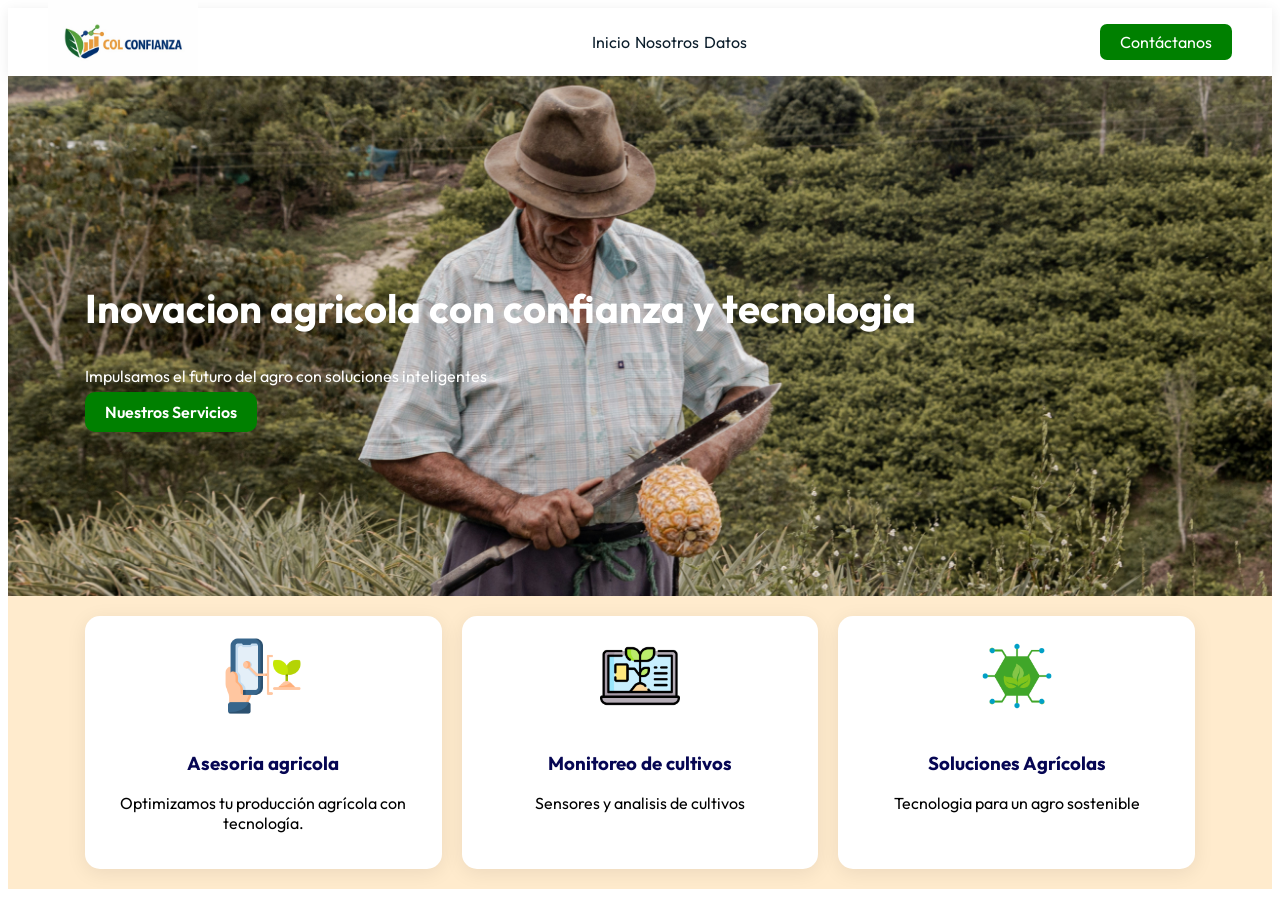
==== index.html @ ddc206da "Fix: Cambiar Index.html a minuscula para compatibilidad con Vercel" ====
<head>
    <meta charset="UTF-8">
    <meta name="viewport" content="width=device-width, initial-scale=1.0">
    <title>ColConfianza</title>
    <link rel="stylesheet" href="style.css">
    <link href="https://fonts.googleapis.com/css2?family=Outfit:wght@400;600;700&display=swap" rel="stylesheet">
    
    
</head>
<body>
        <nav>
           <a href="index.html" class="logo">
            <img src="img/logoCol.jpeg" alt="ColConfianza">
           </a>

            <ul>
                 <li><a href="index.html">Inicio</a></li>
                <li><a href="about.html">Nosotros</a></li>
                <li><a href="dashboard.html">Datos</a></li>
            </ul>
               
              
        
        <a class="btn-cta" href="contact.html">Contáctanos</a>
        </nav>

        <section class="hero">
            <div class="hero-content">
            <h1>Inovacion agricola con confianza y tecnologia </h1>
            <p> Impulsamos el futuro del agro con soluciones inteligentes</p>
            <a class="btn-ns" href="services.html">Nuestros Servicios</a>
            </div>
            <div class="hero-image">
                <img src="img/heroimg.jpg" alt="Agricultura inteligente">
            </div>

        </section>
        
        </div>
        <section class="servicios">
            <div class="servicios-content">
            <div class="servicios-card">
               <img src="img/asesoria.png" alt="Asesoría agrícola">
                <h3> Asesoria agricola</h3>
                <p> Optimizamos tu producción agrícola con tecnología.</p>
            </div>
         
            <div class="servicios-card">
                <img src="img/monitor.png" alt="Monitoreo de cultivos">
                <h3> Monitoreo de cultivos</h3>
                <p> Sensores y analisis de cultivos</p>
                
            </div>
            <div class="servicios-card">
                <img src="img/icono1.png"alt="Soluciones agrícolas">
            <h3>Soluciones Agrícolas</h3>
            <p>Tecnologia para un agro sostenible </p>
            </div>

            </div>


            
           
        </section>
        <script>
            fetch ("http://127.0.0.1:8000/produccion")
            .then(res=> res.json())
            .then(data =>{
                console.log("Datos cargados:", data.length, "registros");
            })
        </script>

    </body>
---- style.css ----
nav{
display: flex;
align-items: center;
justify-content: space-between;
padding: 0 40px;
height: 68px;
background-color: white;
}
ul{
display: flex;
list-style: none;
gap: 5px;
}
ul li a{
    text-decoration: none;
    color:#0d1f2d;
}
.logo{
    
display: flex;
align-items: center;
}
.logo img{
    width: 150px;
    height: auto;

}
.btn-cta{

    background-color: green;
    color: white;
    border-radius: 7px;
    padding: 8px 20px;
    text-decoration: none;
}
nav{
box-shadow: 0 2px 12px rgba(0, 0, 0, 0.08);
}
.hero{
position: relative;
min-height: 520px;
display: flex;
align-items: center;
padding: 0 6vw;
overflow: hidden;

}
.hero-content{
    position: relative;
z-index: 1;
}
.hero h1{
font-size: 2.5rem;
color: white;
}
.hero p{
color: white;
}
.hero-image{
position: absolute;
inset: 0;
z-index: 0;

}

.hero-image img{
width: 100%;
height: 100%;
border-radius: 0px;
object-fit: cover;
}
.btn-ns{
background-color: green;
color: white;
padding: 10px 20px;
border-radius: 10px;
text-decoration: none;
font-weight: 600;
}
body{
font-family: 'Outfit', sans-serif;
}
.hero::before{
    content: '';
    position: absolute;
    inset: 0;
    background: linear-gradient(180deg, rgba(0, 0, 0, 0.6) 0%, rgba(0, 0, 0, 1) 100%);
    z-index: 0;
}
.servicios{
  
    background-color:blanchedalmond ;

    padding: 20px 6vw;
}
.servicios-content{
    display: flex;
    gap: 20px;
    flex-direction: row;
    align-items: stretch;

}
.servicios-card{
background-color: white;
border-radius: 15px;
padding: 20px;
 text-align: center;
 box-shadow: 0 4px 20px rgba(0,0,0,0.08);
  flex: 1;


}
.servicios-content h3{

    color: rgb(6, 6, 83);
}
.servicios-card img{
    width: 80px;
    height: 80px;
    object-fit: contain;
    margin-bottom: 1rem;


}
.dashboard {
    padding: 40px 6vw;
}

.dashboard h2 {
    color: #0d1f2d;
    font-size: 1.8rem;
    margin-bottom: 20px;
}

#selector-municipio {
    padding: 10px 16px;
    border-radius: 8px;
    border: 1px solid #ccc;
    font-family: 'Outfit', sans-serif;
    font-size: 1rem;
    margin-bottom: 24px;
    cursor: pointer;
}

#resultados table {
    width: 100%;
    border-collapse: collapse;
}

#resultados th {
    background-color: green;
    color: white;
    padding: 12px 16px;
    text-align: left;
}

#resultados td {
    padding: 10px 16px;
    border-bottom: 1px solid #eee;
}

#resultados tr:hover {
    background-color: #f5f5f5;
}
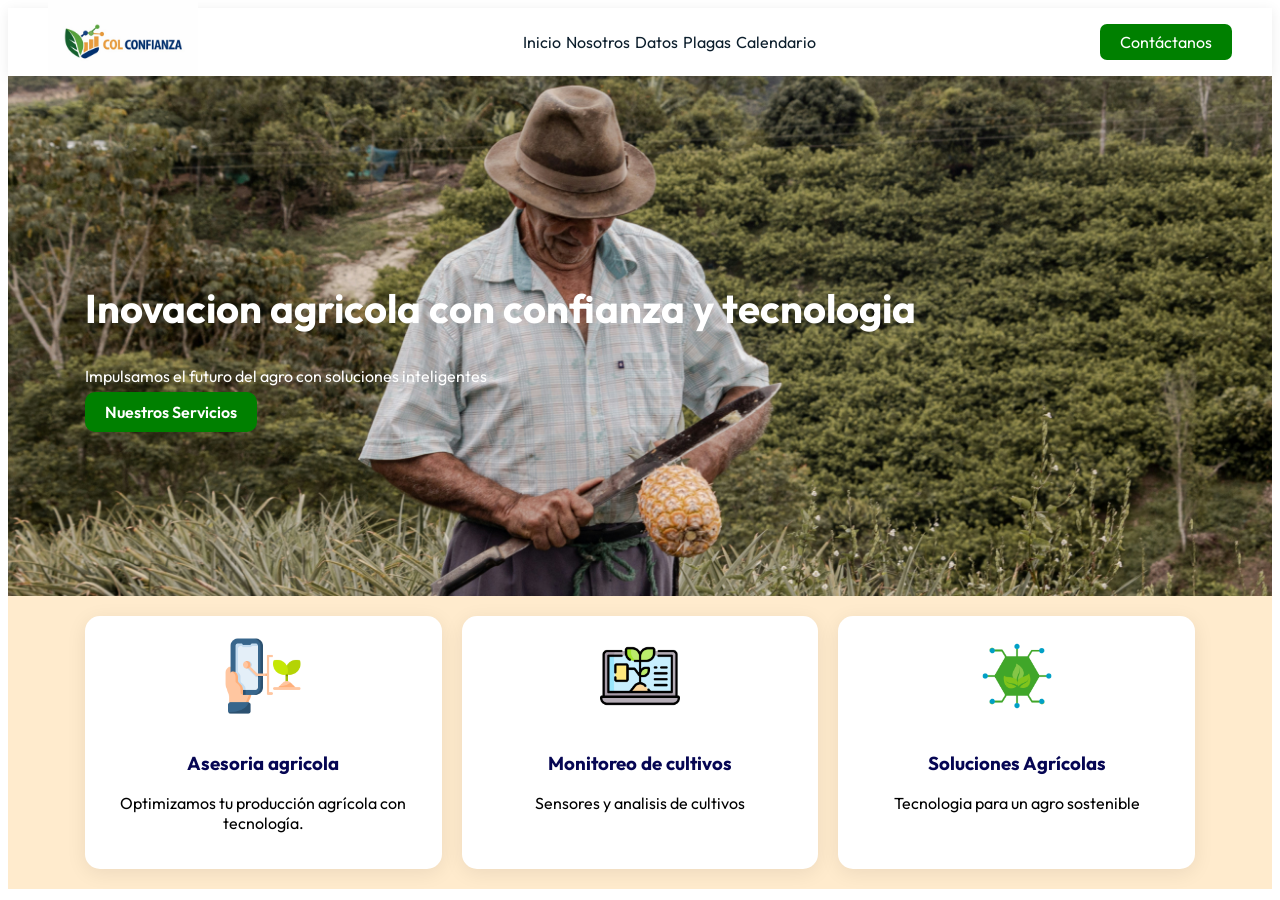
==== commit 860d8486: "Se agrego calendario, plagas nuevos endpoints etc" ====
--- a/index.html
+++ b/index.html
@@ -17,11 +17,14 @@
                  <li><a href="index.html">Inicio</a></li>
                 <li><a href="about.html">Nosotros</a></li>
                 <li><a href="dashboard.html">Datos</a></li>
+                <li> <a href="plagas.html">Plagas</a></li>
+                <li><a href="calendario.html">Calendario</a></li>
             </ul>
                
               
         
         <a class="btn-cta" href="contact.html">Contáctanos</a>
+
         </nav>
 
         <section class="hero">
@@ -64,11 +67,44 @@
            
         </section>
         <script>
-            fetch ("http://127.0.0.1:8000/produccion")
-            .then(res=> res.json())
-            .then(data =>{
-                console.log("Datos cargados:", data.length, "registros");
-            })
+           const form = document.getElementById('contact-form');
+    const messageEl = document.getElementById('form-message');
+
+    form.addEventListener('submit', async function(event) {
+        event.preventDefault();
+        
+        // Crear el objeto con los datos
+        const payload = {
+            nombre: document.getElementById('nombre').value,
+            email: document.getElementById('email').value,
+            telefono: document.getElementById('telefono').value,
+            mensaje: document.getElementById('mensaje').value
+        };
+
+        try {
+            const response = await fetch('guardar.php', {
+                method: 'POST',
+                headers: {
+                    'Content-Type': 'application/json'
+                },
+                body: JSON.stringify(payload) // Convertimos el objeto a JSON
+            });
+
+            const result = await response.json();
+
+            if (response.ok) {
+                messageEl.textContent = result.message;
+                messageEl.style.color = '#1f7a1f';
+                form.reset();
+            } else {
+                messageEl.textContent = 'Error: ' + result.message;
+                messageEl.style.color = '#d00000';
+            }
+        } catch (error) {
+            messageEl.textContent = 'Error de conexión: ' + error.message;
+            messageEl.style.color = '#d00000';
+        }
+    });
         </script>
 
     </body>
--- a/style.css
+++ b/style.css
@@ -141,6 +141,15 @@
     margin-bottom: 24px;
     cursor: pointer;
 }
+#selector-cultivo {
+    padding: 10px 16px;
+    border-radius: 8px;
+    border: 1px solid #ccc;
+    font-family: 'Outfit', sans-serif;
+    font-size: 1rem;
+    margin-bottom: 24px;
+    cursor: pointer;
+}
 
 #resultados table {
     width: 100%;
@@ -161,4 +170,300 @@
 
 #resultados tr:hover {
     background-color: #f5f5f5;
+}
+
+.contact-section {
+    padding: 40px 6vw;
+    background-color: #f7f7f2;
+}
+
+.contact-container {
+    display: flex;
+    gap: 30px;
+    flex-wrap: wrap;
+    align-items: stretch;
+}
+
+.contact-left, .contact-right {
+    flex: 1 1 430px;
+}
+
+.contact-left h2 {
+    color: #0d1f2d;
+    margin-bottom: 16px;
+}
+
+.contact-left p {
+    color: #4d5360;
+    line-height: 1.7;
+    margin-bottom: 28px;
+}
+
+.contact-info-item {
+    display: flex;
+    align-items: center;
+    gap: 12px;
+    margin-bottom: 16px;
+    color: #0d1f2d;
+}
+
+.contact-info-item span {
+    font-size: 1.2rem;
+}
+
+.contact-socials a {
+    display: inline-block;
+    margin-right: 14px;
+    color: #0d1f2d;
+    text-decoration: none;
+    font-weight: 600;
+}
+
+.contact-card {
+    background-color: white;
+    border-radius: 24px;
+    padding: 32px;
+    box-shadow: 0 20px 50px rgba(0, 0, 0, 0.08);
+}
+
+.contact-card h3 {
+    color: #0d1f2d;
+    margin-bottom: 24px;
+}
+
+#contact-form input,
+#contact-form textarea {
+    width: 100%;
+    border: 1px solid #e0e0e0;
+    border-radius: 14px;
+    padding: 14px 16px;
+    margin-bottom: 16px;
+    font-family: 'Outfit', sans-serif;
+    font-size: 1rem;
+    color: #0d1f2d;
+}
+
+#contact-form textarea {
+    resize: vertical;
+}
+
+.grid-two {
+    display: grid;
+    grid-template-columns: repeat(2, minmax(0, 1fr));
+    gap: 16px;
+    margin-bottom: 16px;
+}
+
+.form-message {
+    margin-top: 10px;
+    font-size: 0.95rem;
+}
+
+@media (max-width: 900px) {
+    .contact-container {
+        flex-direction: column;
+    }
+    .grid-two {
+        grid-template-columns: 1fr;
+    }
+}
+.plagas-section {
+    padding: 40px 6vw;
+}
+
+.plagas-section h2 {
+    color: #0d1f2d;
+    font-size: 1.8rem;
+    margin-bottom: 8px;
+}
+
+.plagas-section p {
+    color: #666;
+    margin-bottom: 24px;
+}
+
+.plagas-form {
+    display: flex;
+    gap: 12px;
+    flex-wrap: wrap;
+    margin-bottom: 32px;
+    align-items: center;
+}
+
+.plagas-form select {
+    padding: 10px 16px;
+    border-radius: 8px;
+    border: 1px solid #ccc;
+    font-family: 'Outfit', sans-serif;
+    font-size: 1rem;
+    cursor: pointer;
+}
+
+.plagas-form button {
+    background-color: green;
+    color: white;
+    border: none;
+    padding: 10px 24px;
+    border-radius: 8px;
+    font-family: 'Outfit', sans-serif;
+    font-size: 1rem;
+    font-weight: 600;
+    cursor: pointer;
+}
+
+.plaga-card {
+    background: white;
+    border-radius: 12px;
+    padding: 20px;
+    margin-bottom: 16px;
+    box-shadow: 0 4px 20px rgba(0,0,0,0.08);
+    border-left: 4px solid #cc0000;
+}
+
+.plaga-card h4 {
+    color: #cc0000;
+    font-size: 1.1rem;
+    margin-bottom: 8px;
+}
+
+.plaga-card h5 {
+    color: #0d1f2d;
+    margin: 12px 0 8px;
+}
+
+.plaga-card p {
+    color: #444;
+    margin: 4px 0;
+    font-size: 0.95rem;
+}
+
+#resultado-plagas > p {
+    font-size: 1rem;
+    color: #333;
+    margin-bottom: 16px;
+    font-weight: 600;
+}
+.calendario-section {
+    padding: 40px 6vw;
+}
+
+.calendario-form {
+    display: flex;
+    gap: 12px;
+    flex-wrap: wrap;
+    margin-bottom: 32px;
+    align-items: center;
+}
+
+.calendario-form select {
+    padding: 10px 16px;
+    border-radius: 8px;
+    border: 1px solid #ccc;
+    font-family: 'Outfit', sans-serif;
+    font-size: 1rem;
+    cursor: pointer;
+}
+
+.calendario-form button {
+    background-color: green;
+    color: white;
+    border: none;
+    padding: 10px 24px;
+    border-radius: 8px;
+    font-family: 'Outfit', sans-serif;
+    font-size: 1rem;
+    font-weight: 600;
+    cursor: pointer;
+}
+
+.calendario-header {
+    background-color: #1a4a1a;
+    color: white;
+    padding: 20px;
+    border-radius: 12px 12px 0 0;
+    margin-bottom: 0;
+}
+
+.calendario-header h3 {
+    font-size: 1.2rem;
+    margin: 0 0 4px;
+}
+
+.calendario-header p {
+    font-size: 0.85rem;
+    opacity: 0.8;
+    margin: 0;
+}
+
+.meses-grid {
+    display: grid;
+    grid-template-columns: repeat(4, 1fr);
+    gap: 10px;
+    padding: 20px;
+    background: #f9f9f9;
+    border-radius: 0 0 12px 12px;
+    margin-bottom: 12px;
+}
+
+.mes-card {
+    border-radius: 10px;
+    padding: 12px 8px;
+    text-align: center;
+    background: #f0f0f0;
+}
+
+.mes-card.siembra {
+    background: #e8f5e9;
+    border: 1.5px solid #4caf50;
+}
+
+.mes-card.cosecha {
+    background: #fff3e0;
+    border: 1.5px solid #ff9800;
+}
+
+.mes-card.descanso {
+    background: #f5f5f5;
+    border: 1.5px solid #ccc;
+}
+
+.mes-nombre {
+    display: block;
+    font-size: 0.85rem;
+    font-weight: 600;
+    color: #333;
+    margin-bottom: 4px;
+}
+
+.mes-emoji {
+    font-size: 1.3rem;
+}
+
+.calendario-leyenda {
+    display: flex;
+    gap: 20px;
+    padding: 12px 0;
+    font-size: 0.9rem;
+}
+
+.leyenda-item {
+    display: flex;
+    align-items: center;
+    gap: 6px;
+}
+
+.recomendacion-card {
+    background: #e8f5e9;
+    border: 1.5px solid #4caf50;
+    border-radius: 12px;
+    padding: 16px 20px;
+    margin-top: 16px;
+    font-size: 0.95rem;
+    color: #1a4a1a;
+}
+
+.recomendacion-card strong {
+    display: block;
+    margin-bottom: 4px;
+    font-size: 1rem;
 }
